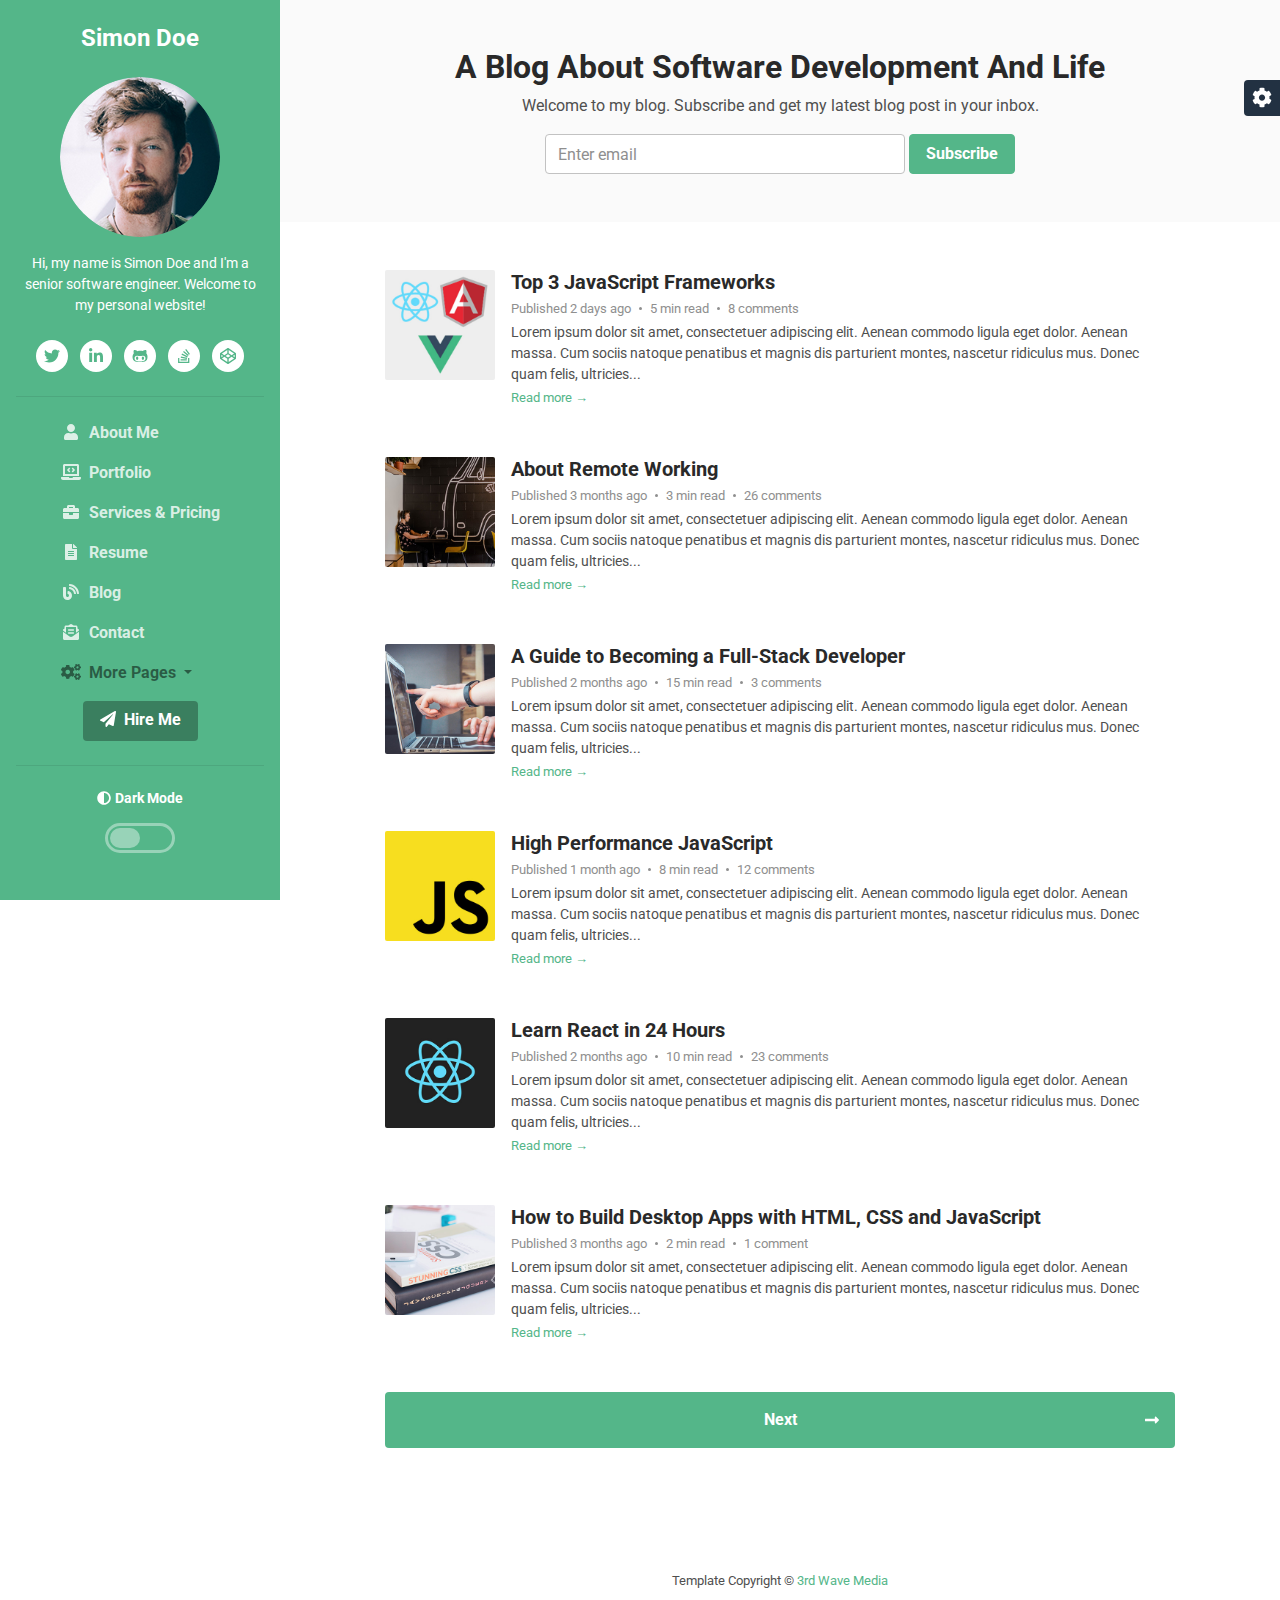
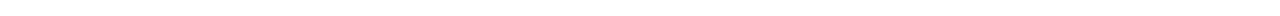
==== blog-home-alt.html @ e95c0f5c "Init" ====
<!DOCTYPE html>
<html lang="en">

	<head>
		<title>DevCard - Bootstrap 4 vCard &amp; Portfolio Template For Developers</title>

		<!-- Meta -->
		<meta charset="utf-8">
		<meta http-equiv="X-UA-Compatible" content="IE=edge">
		<meta name="viewport" content="width=device-width, initial-scale=1.0">
		<meta name="description" content="DevCard Bootstrap 4 Template">
		<meta name="author" content="Xiaoying Riley at 3rd Wave Media">
		<link rel="shortcut icon" href="favicon.ico">

		<!-- Google Fonts -->
		<link href="https://fonts.googleapis.com/css?family=Roboto:300,400,500,700" rel="stylesheet">

		<!-- FontAwesome JS -->
		<script defer src="assets/fontawesome/js/all.js"></script>

		<!-- Owl Stylesheets -->
		<link rel="stylesheet" href="assets/plugins/owlcarousel/assets/owl.carousel.min.css">
		<link rel="stylesheet" href="assets/plugins/owlcarousel/assets/owl.theme.default.min.css">

		<!-- Theme CSS -->
		<link id="theme-style" rel="stylesheet" href="assets/css/theme-1.css">

	</head>

	<body>

		<header class="header text-center">
			<div class="force-overflow">
				<h1 class="blog-name pt-lg-4 mb-0"><a href="index-2.html">Simon Doe</a></h1>

				<nav class="navbar navbar-expand-lg navbar-dark">

					<button class="navbar-toggler" type="button" data-toggle="collapse" data-target="#navigation"
						aria-controls="navigation" aria-expanded="false" aria-label="Toggle navigation">
						<span class="navbar-toggler-icon"></span>
					</button>

					<div id="navigation" class="collapse navbar-collapse flex-column">
						<div class="profile-section pt-3 pt-lg-0">
							<img class="profile-image mb-3 rounded-circle mx-auto" src="assets/images/profile.png" alt="image">

							<div class="bio mb-3">Hi, my name is Simon Doe and I'm a senior software engineer. Welcome to my personal
								website!</div>
							<!--//bio-->
							<ul class="social-list list-inline py-2 mx-auto">
								<li class="list-inline-item"><a href="#"><i class="fab fa-twitter fa-fw"></i></a></li>
								<li class="list-inline-item"><a href="#"><i class="fab fa-linkedin-in fa-fw"></i></a></li>
								<li class="list-inline-item"><a href="#"><i class="fab fa-github-alt fa-fw"></i></a></li>
								<li class="list-inline-item"><a href="#"><i class="fab fa-stack-overflow fa-fw"></i></a></li>
								<li class="list-inline-item"><a href="#"><i class="fab fa-codepen fa-fw"></i></a></li>
							</ul>
							<!--//social-list-->
							<hr>
						</div>
						<!--//profile-section-->

						<ul class="navbar-nav flex-column text-left">
							<li class="nav-item">
								<a class="nav-link" href="index-2.html"><i class="fas fa-user fa-fw mr-2"></i>About Me</a>
							</li>
							<li class="nav-item">
								<a class="nav-link" href="portfolio.html"><i class="fas fa-laptop-code fa-fw mr-2"></i>Portfolio</a>
							</li>
							<li class="nav-item">
								<a class="nav-link" href="services.html"><i class="fas fa-briefcase fa-fw mr-2"></i>Services &amp;
									Pricing</a>
							</li>
							<li class="nav-item">
								<a class="nav-link" href="resume.html"><i class="fas fa-file-alt fa-fw mr-2"></i>Resume</a>
							</li>
							<li class="nav-item">
								<a class="nav-link" href="blog-home.html"><i class="fas fa-blog fa-fw mr-2"></i>Blog</a>
							</li>
							<li class="nav-item">
								<a class="nav-link" href="contact.html"><i class="fas fa-envelope-open-text fa-fw mr-2"></i>Contact</a>
							</li>
							<li class="nav-item dropdown active">
								<a class="nav-link dropdown-toggle" href="#" id="navbarDropdown" role="button" data-toggle="dropdown"
									aria-haspopup="true" aria-expanded="false">
									<i class="fas fa-cogs fa-fw mr-2"></i>More Pages
								</a>
								<div class="dropdown-menu" aria-labelledby="navbarDropdown">
									<a class="dropdown-item" href="project.html">Project Page</a>
									<a class="dropdown-item" href="blog-home.html">Blog Home 1</a>
									<a class="dropdown-item active" href="blog-home-alt.html">Blog Home 2<span
											class="sr-only">(current)</span></a>

									<a class="dropdown-item" href="blog-post.html">Blog Post</a>
								</div>
							</li>
						</ul>

						<div class="my-2">
							<a class="btn btn-primary" href="contact.html" target="_blank"><i class="fas fa-paper-plane mr-2"></i>Hire
								Me</a>
						</div>


						<div class="dark-mode-toggle text-center w-100">
							<hr class="mb-4">
							<h4 class="toggle-name mb-3 "><i class="fas fa-adjust mr-1"></i>Dark Mode</h4>

							<input class="toggle" id="darkmode" type="checkbox">
							<label class="toggle-btn mx-auto mb-0" for="darkmode"></label>

						</div>
						<!--//dark-mode-toggle-->
					</div>
				</nav>
			</div>
			<!--//force-overflow-->
		</header>

		<div class="main-wrapper">
			<section class="cta-section theme-bg-light py-5">
				<div class="container text-center single-col-max-width">
					<h2 class="heading">A Blog About Software Development And Life</h2>
					<div class="intro">Welcome to my blog. Subscribe and get my latest blog post in your inbox.</div>
					<form class="signup-form form-inline justify-content-center pt-3">
						<div class="form-group">
							<label class="sr-only" for="semail">Your email</label>
							<input type="email" id="semail" name="semail1" class="form-control mr-md-1 semail"
								placeholder="Enter email">
						</div>
						<button type="submit" class="btn btn-primary">Subscribe</button>
					</form>
				</div>
				<!--//container-->
			</section>
			<section class="blog-list px-3 py-5 p-md-5">
				<div class="container single-col-max-width">
					<div class="item mb-5">
						<div class="media">
							<img class="mr-3 img-fluid post-thumb d-none d-md-flex" src="assets/images/blog/blog-post-thumb-1.jpg"
								alt="image">
							<div class="media-body">
								<h3 class="title mb-1"><a href="blog-post.html">Top 3 JavaScript Frameworks</a></h3>
								<div class="meta mb-1"><span class="date">Published 2 days ago</span><span class="time">5 min
										read</span><span class="comment"><a href="#">8 comments</a></span></div>
								<div class="intro">Lorem ipsum dolor sit amet, consectetuer adipiscing elit. Aenean commodo ligula eget
									dolor. Aenean massa. Cum sociis natoque penatibus et magnis dis parturient montes, nascetur ridiculus
									mus. Donec quam felis, ultricies...</div>
								<a class="more-link" href="blog-post.html">Read more &rarr;</a>
							</div>
							<!--//media-body-->
						</div>
						<!--//media-->
					</div>
					<!--//item-->
					<div class="item mb-5">
						<div class="media">
							<img class="mr-3 img-fluid post-thumb d-none d-md-flex" src="assets/images/blog/blog-post-thumb-2.jpg"
								alt="image">
							<div class="media-body">
								<h3 class="title mb-1"><a href="blog-post.html">About Remote Working</a></h3>
								<div class="meta mb-1"><span class="date">Published 3 months ago</span><span class="time">3 min
										read</span><span class="comment"><a href="#">26 comments</a></span></div>
								<div class="intro">Lorem ipsum dolor sit amet, consectetuer adipiscing elit. Aenean commodo ligula eget
									dolor. Aenean massa. Cum sociis natoque penatibus et magnis dis parturient montes, nascetur ridiculus
									mus. Donec quam felis, ultricies...</div>
								<a class="more-link" href="blog-post.html">Read more &rarr;</a>
							</div>
							<!--//media-body-->
						</div>
						<!--//media-->
					</div>
					<!--//item-->

					<div class="item mb-5">
						<div class="media">
							<img class="mr-3 img-fluid post-thumb d-none d-md-flex" src="assets/images/blog/blog-post-thumb-3.jpg"
								alt="image">
							<div class="media-body">
								<h3 class="title mb-1"><a href="blog-post.html">A Guide to Becoming a Full-Stack Developer</a></h3>
								<div class="meta mb-1"><span class="date">Published 2 months ago</span><span class="time">15 min
										read</span><span class="comment"><a href="#">3 comments</a></span></div>
								<div class="intro">Lorem ipsum dolor sit amet, consectetuer adipiscing elit. Aenean commodo ligula eget
									dolor. Aenean massa. Cum sociis natoque penatibus et magnis dis parturient montes, nascetur ridiculus
									mus. Donec quam felis, ultricies...</div>
								<a class="more-link" href="blog-post.html">Read more &rarr;</a>
							</div>
							<!--//media-body-->
						</div>
						<!--//media-->
					</div>
					<!--//item-->

					<div class="item mb-5">
						<div class="media">
							<img class="mr-3 img-fluid post-thumb d-none d-md-flex" src="assets/images/blog/blog-post-thumb-4.jpg"
								alt="image">
							<div class="media-body">
								<h3 class="title mb-1"><a href="blog-post.html">High Performance JavaScript</a></h3>
								<div class="meta mb-1"><span class="date">Published 1 month ago</span><span class="time">8 min
										read</span><span class="comment"><a href="#">12 comments</a></span></div>
								<div class="intro">Lorem ipsum dolor sit amet, consectetuer adipiscing elit. Aenean commodo ligula eget
									dolor. Aenean massa. Cum sociis natoque penatibus et magnis dis parturient montes, nascetur ridiculus
									mus. Donec quam felis, ultricies...</div>
								<a class="more-link" href="blog-post.html">Read more &rarr;</a>
							</div>
							<!--//media-body-->
						</div>
						<!--//media-->
					</div>
					<!--//item-->


					<div class="item mb-5">
						<div class="media">
							<img class="mr-3 img-fluid post-thumb d-none d-md-flex" src="assets/images/blog/blog-post-thumb-5.jpg"
								alt="image">
							<div class="media-body">
								<h3 class="title mb-1"><a href="blog-post.html">Learn React in 24 Hours</a></h3>
								<div class="meta mb-1"><span class="date">Published 2 months ago</span><span class="time">10 min
										read</span><span class="comment"><a href="#">23 comments</a></span></div>
								<div class="intro">Lorem ipsum dolor sit amet, consectetuer adipiscing elit. Aenean commodo ligula eget
									dolor. Aenean massa. Cum sociis natoque penatibus et magnis dis parturient montes, nascetur ridiculus
									mus. Donec quam felis, ultricies...</div>
								<a class="more-link" href="blog-post.html">Read more &rarr;</a>
							</div>
							<!--//media-body-->
						</div>
						<!--//media-->
					</div>
					<!--//item-->

					<div class="item">
						<div class="media">
							<img class="mr-3 img-fluid post-thumb d-none d-md-flex" src="assets/images/blog/blog-post-thumb-6.jpg"
								alt="image">
							<div class="media-body">
								<h3 class="title mb-1"><a href="blog-post.html">How to Build Desktop Apps with HTML, CSS and
										JavaScript</a></h3>
								<div class="meta mb-1"><span class="date">Published 3 months ago</span><span class="time">2 min
										read</span><span class="comment"><a href="#">1 comment</a></span></div>
								<div class="intro">Lorem ipsum dolor sit amet, consectetuer adipiscing elit. Aenean commodo ligula eget
									dolor. Aenean massa. Cum sociis natoque penatibus et magnis dis parturient montes, nascetur ridiculus
									mus. Donec quam felis, ultricies...</div>
								<a class="more-link" href="blog-post.html">Read more &rarr;</a>
							</div>
							<!--//media-body-->
						</div>
						<!--//media-->
					</div>
					<!--//item-->

					<nav class="blog-nav nav nav-justified my-5">
						<a class="nav-link-prev nav-item nav-link d-none rounded-left" href="#">Previous<i
								class="arrow-prev fas fa-long-arrow-alt-left"></i></a>
						<a class="nav-link-next nav-item nav-link rounded" href="#">Next<i
								class="arrow-next fas fa-long-arrow-alt-right"></i></a>
					</nav>

				</div>
			</section>
			<footer class="footer text-center py-4">
				<small class="copyright">Template Copyright &copy; <a href="https://themes.3rdwavemedia.com/"
						target="_blank">3rd Wave Media</a></small>
			</footer>

		</div>
		<!--//main-wrapper-->

		<!-- *****CONFIGURE STYLE (REMOVE ON YOUR PRODUCTION SITE)****** -->
		<div id="config-panel" class="config-panel d-none d-lg-block">
			<div class="panel-inner">
				<a id="config-trigger" class="config-trigger config-panel-hide text-center" href="#"><i
						class="fas fa-cog mx-auto" data-fa-transform="down-6"></i></a>
				<h5 class="panel-title">Choose Colour</h5>
				<ul id="color-options" class="list-inline mb-0">
					<li class="theme-1 active list-inline-item"><a data-style="assets/css/theme-1.css" href="#"></a></li>
					<li class="theme-2  list-inline-item"><a data-style="assets/css/theme-2.css" href="#"></a></li>
					<li class="theme-3  list-inline-item"><a data-style="assets/css/theme-3.css" href="#"></a></li>
					<li class="theme-4  list-inline-item"><a data-style="assets/css/theme-4.css" href="#"></a></li>
					<li class="theme-5  list-inline-item"><a data-style="assets/css/theme-5.css" href="#"></a></li>
					<li class="theme-6  list-inline-item"><a data-style="assets/css/theme-6.css" href="#"></a></li>
					<li class="theme-7  list-inline-item"><a data-style="assets/css/theme-7.css" href="#"></a></li>
					<li class="theme-8  list-inline-item"><a data-style="assets/css/theme-8.css" href="#"></a></li>
					<li class="theme-9  list-inline-item"><a data-style="assets/css/theme-9.css" href="#"></a></li>
					<li class="theme-10  list-inline-item"><a data-style="assets/css/theme-10.css" href="#"></a></li>
				</ul>
				<a id="config-close" class="close" href="#"><i class="fa fa-times-circle"></i></a>
			</div>
			<!--//panel-inner-->
		</div>
		<!--//configure-panel-->

		<!-- Javascript -->
		<script src="assets/plugins/jquery-3.4.1.min.js"></script>
		<script src="assets/plugins/popper.min.js"></script>
		<script src="assets/plugins/bootstrap/js/bootstrap.min.js"></script>

		<!-- Dark Mode -->
		<script src="assets/plugins/js-cookie.min.js"></script>
		<script src="assets/js/dark-mode.js"></script>

		<!-- Style Switcher (REMOVE ON YOUR PRODUCTION SITE) -->
		<script src="assets/js/demo/style-switcher.js"></script>


	</body>

</html>
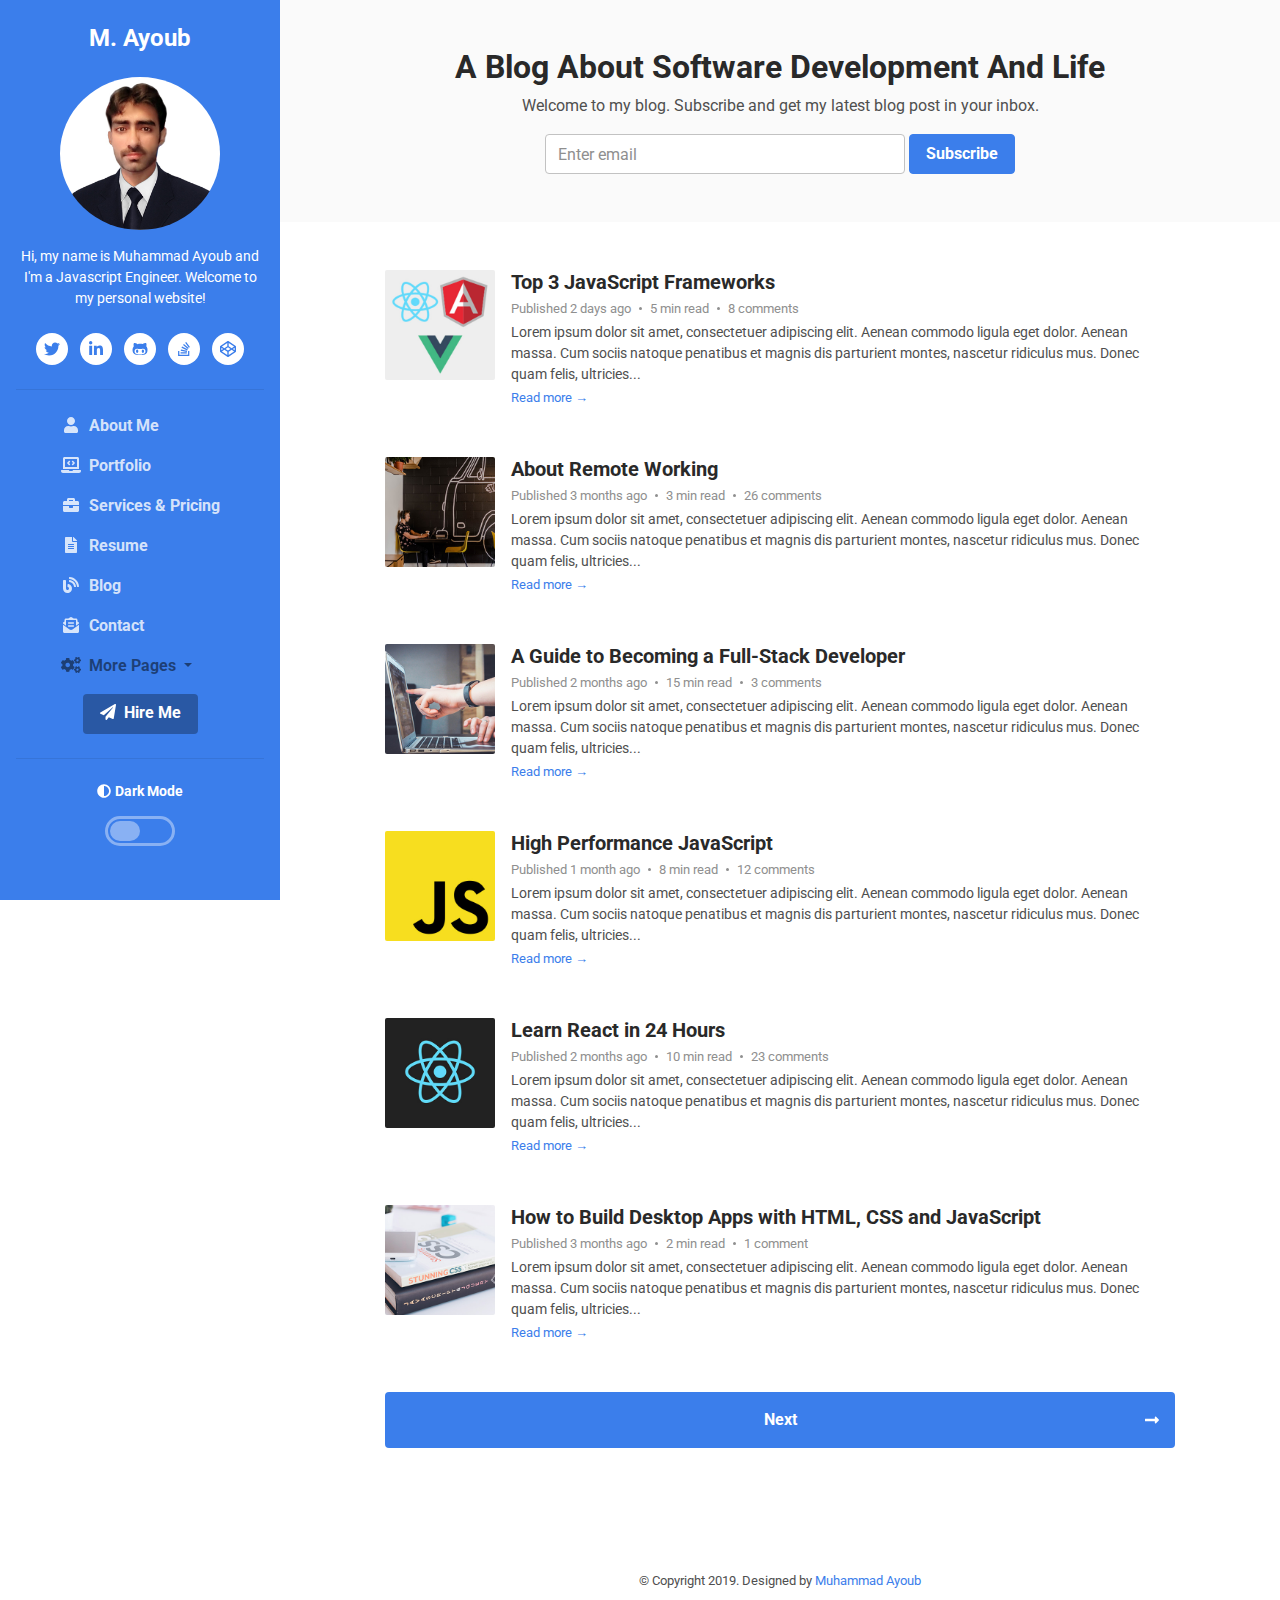
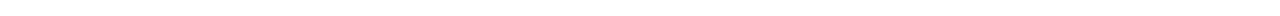
==== commit 509f6b8f: "Updated" ====
--- a/blog-home-alt.html
+++ b/blog-home-alt.html
@@ -2,28 +2,29 @@
 <html lang="en">
 
 	<head>
-		<title>DevCard - Bootstrap 4 vCard &amp; Portfolio Template For Developers</title>
+		<title>Muhammad Ayoub - Personal Portfolio</title>
 
 		<!-- Meta -->
 		<meta charset="utf-8">
 		<meta http-equiv="X-UA-Compatible" content="IE=edge">
 		<meta name="viewport" content="width=device-width, initial-scale=1.0">
-		<meta name="description" content="DevCard Bootstrap 4 Template">
-		<meta name="author" content="Xiaoying Riley at 3rd Wave Media">
-		<link rel="shortcut icon" href="favicon.ico">
+		<meta name="description"
+			content="Hi, Em Muhammad Ayoub self-learned programmer from Faisalabad. I'm a professional web developer specialised in frontend development for complex scalable web apps.
+I am having the expertise and high bug solving skills and could easily get on board with an ongoing project. I have experience in web development languages and frameworks.">
+		<meta name="author" content="Muhammad Ayoub Khan">
+		<link rel="shortcut icon" href="./favicon.ico">
 
 		<!-- Google Fonts -->
 		<link href="https://fonts.googleapis.com/css?family=Roboto:300,400,500,700" rel="stylesheet">
 
 		<!-- FontAwesome JS -->
-		<script defer src="assets/fontawesome/js/all.js"></script>
+		<script defer src="./assets/fontawesome/js/all.js"></script>
 
 		<!-- Owl Stylesheets -->
-		<link rel="stylesheet" href="assets/plugins/owlcarousel/assets/owl.carousel.min.css">
-		<link rel="stylesheet" href="assets/plugins/owlcarousel/assets/owl.theme.default.min.css">
-
+		<link rel="stylesheet" href="./assets/plugins/owlcarousel/owl.carousel.min.css">
 		<!-- Theme CSS -->
-		<link id="theme-style" rel="stylesheet" href="assets/css/theme-1.css">
+		<link id="theme-style" rel="stylesheet" href="./assets/css/theme-3.css">
+		<link rel="stylesheet" href="./assets/css/theme-new.css">
 
 	</head>
 
@@ -31,7 +32,7 @@
 
 		<header class="header text-center">
 			<div class="force-overflow">
-				<h1 class="blog-name pt-lg-4 mb-0"><a href="index-2.html">Simon Doe</a></h1>
+				<h1 class="blog-name pt-lg-4 mb-0"><a href="index.html">M. Ayoub</a></h1>
 
 				<nav class="navbar navbar-expand-lg navbar-dark">
 
@@ -42,17 +43,22 @@
 
 					<div id="navigation" class="collapse navbar-collapse flex-column">
 						<div class="profile-section pt-3 pt-lg-0">
-							<img class="profile-image mb-3 rounded-circle mx-auto" src="assets/images/profile.png" alt="image">
-
-							<div class="bio mb-3">Hi, my name is Simon Doe and I'm a senior software engineer. Welcome to my personal
+							<img class="profile-image mb-3 rounded-circle mx-auto" src="./assets/images/profile.png" alt="image">
+
+							<div class="bio mb-3">Hi, my name is Muhammad Ayoub and I'm a Javascript Engineer. Welcome to my personal
 								website!</div>
 							<!--//bio-->
 							<ul class="social-list list-inline py-2 mx-auto">
-								<li class="list-inline-item"><a href="#"><i class="fab fa-twitter fa-fw"></i></a></li>
-								<li class="list-inline-item"><a href="#"><i class="fab fa-linkedin-in fa-fw"></i></a></li>
-								<li class="list-inline-item"><a href="#"><i class="fab fa-github-alt fa-fw"></i></a></li>
-								<li class="list-inline-item"><a href="#"><i class="fab fa-stack-overflow fa-fw"></i></a></li>
-								<li class="list-inline-item"><a href="#"><i class="fab fa-codepen fa-fw"></i></a></li>
+								<li class="list-inline-item"><a target="_blank" href="https://twitter.com/AyoubKhan558"><i
+											class="fab fa-twitter fa-fw"></i></a></li>
+								<li class="list-inline-item"><a target="_blank" href="https://www.linkedin.com/in/ayoubkhan558/"><i
+											class="fab fa-linkedin-in fa-fw"></i></a></li>
+								<li class="list-inline-item"><a target="_blank" href="https://github.com/ayoubkhan558"><i
+											class="fab fa-github-alt fa-fw"></i></a></li>
+								<li class="list-inline-item"><a target="_blank" href="https://stackoverflow.com/users/9207553/mohammad-ayoub-khan
+"><i class="fab fa-stack-overflow fa-fw"></i></a></li>
+								<li class="list-inline-item"><a target="_blank" href="https://codepen.io/ayoubkhan558"><i
+											class="fab fa-codepen fa-fw"></i></a></li>
 							</ul>
 							<!--//social-list-->
 							<hr>
@@ -61,7 +67,7 @@
 
 						<ul class="navbar-nav flex-column text-left">
 							<li class="nav-item">
-								<a class="nav-link" href="index-2.html"><i class="fas fa-user fa-fw mr-2"></i>About Me</a>
+								<a class="nav-link" href="index.html"><i class="fas fa-user fa-fw mr-2"></i>About Me</a>
 							</li>
 							<li class="nav-item">
 								<a class="nav-link" href="portfolio.html"><i class="fas fa-laptop-code fa-fw mr-2"></i>Portfolio</a>
@@ -136,7 +142,7 @@
 				<div class="container single-col-max-width">
 					<div class="item mb-5">
 						<div class="media">
-							<img class="mr-3 img-fluid post-thumb d-none d-md-flex" src="assets/images/blog/blog-post-thumb-1.jpg"
+							<img class="mr-3 img-fluid post-thumb d-none d-md-flex" src="./assets/images/blog/blog-post-thumb-1.jpg"
 								alt="image">
 							<div class="media-body">
 								<h3 class="title mb-1"><a href="blog-post.html">Top 3 JavaScript Frameworks</a></h3>
@@ -154,7 +160,7 @@
 					<!--//item-->
 					<div class="item mb-5">
 						<div class="media">
-							<img class="mr-3 img-fluid post-thumb d-none d-md-flex" src="assets/images/blog/blog-post-thumb-2.jpg"
+							<img class="mr-3 img-fluid post-thumb d-none d-md-flex" src="./assets/images/blog/blog-post-thumb-2.jpg"
 								alt="image">
 							<div class="media-body">
 								<h3 class="title mb-1"><a href="blog-post.html">About Remote Working</a></h3>
@@ -173,7 +179,7 @@
 
 					<div class="item mb-5">
 						<div class="media">
-							<img class="mr-3 img-fluid post-thumb d-none d-md-flex" src="assets/images/blog/blog-post-thumb-3.jpg"
+							<img class="mr-3 img-fluid post-thumb d-none d-md-flex" src="./assets/images/blog/blog-post-thumb-3.jpg"
 								alt="image">
 							<div class="media-body">
 								<h3 class="title mb-1"><a href="blog-post.html">A Guide to Becoming a Full-Stack Developer</a></h3>
@@ -192,7 +198,7 @@
 
 					<div class="item mb-5">
 						<div class="media">
-							<img class="mr-3 img-fluid post-thumb d-none d-md-flex" src="assets/images/blog/blog-post-thumb-4.jpg"
+							<img class="mr-3 img-fluid post-thumb d-none d-md-flex" src="./assets/images/blog/blog-post-thumb-4.jpg"
 								alt="image">
 							<div class="media-body">
 								<h3 class="title mb-1"><a href="blog-post.html">High Performance JavaScript</a></h3>
@@ -212,7 +218,7 @@
 
 					<div class="item mb-5">
 						<div class="media">
-							<img class="mr-3 img-fluid post-thumb d-none d-md-flex" src="assets/images/blog/blog-post-thumb-5.jpg"
+							<img class="mr-3 img-fluid post-thumb d-none d-md-flex" src="./assets/images/blog/blog-post-thumb-5.jpg"
 								alt="image">
 							<div class="media-body">
 								<h3 class="title mb-1"><a href="blog-post.html">Learn React in 24 Hours</a></h3>
@@ -231,7 +237,7 @@
 
 					<div class="item">
 						<div class="media">
-							<img class="mr-3 img-fluid post-thumb d-none d-md-flex" src="assets/images/blog/blog-post-thumb-6.jpg"
+							<img class="mr-3 img-fluid post-thumb d-none d-md-flex" src="./assets/images/blog/blog-post-thumb-6.jpg"
 								alt="image">
 							<div class="media-body">
 								<h3 class="title mb-1"><a href="blog-post.html">How to Build Desktop Apps with HTML, CSS and
@@ -259,50 +265,22 @@
 				</div>
 			</section>
 			<footer class="footer text-center py-4">
-				<small class="copyright">Template Copyright &copy; <a href="https://themes.3rdwavemedia.com/"
-						target="_blank">3rd Wave Media</a></small>
+				<small class="copyright">&copy; Copyright 2019. Designed by <a
+						href="https://stackoverflow.com/users/9207553/mohammad-ayoub-khan">Muhammad Ayoub</a> </small>
 			</footer>
 
 		</div>
 		<!--//main-wrapper-->
 
-		<!-- *****CONFIGURE STYLE (REMOVE ON YOUR PRODUCTION SITE)****** -->
-		<div id="config-panel" class="config-panel d-none d-lg-block">
-			<div class="panel-inner">
-				<a id="config-trigger" class="config-trigger config-panel-hide text-center" href="#"><i
-						class="fas fa-cog mx-auto" data-fa-transform="down-6"></i></a>
-				<h5 class="panel-title">Choose Colour</h5>
-				<ul id="color-options" class="list-inline mb-0">
-					<li class="theme-1 active list-inline-item"><a data-style="assets/css/theme-1.css" href="#"></a></li>
-					<li class="theme-2  list-inline-item"><a data-style="assets/css/theme-2.css" href="#"></a></li>
-					<li class="theme-3  list-inline-item"><a data-style="assets/css/theme-3.css" href="#"></a></li>
-					<li class="theme-4  list-inline-item"><a data-style="assets/css/theme-4.css" href="#"></a></li>
-					<li class="theme-5  list-inline-item"><a data-style="assets/css/theme-5.css" href="#"></a></li>
-					<li class="theme-6  list-inline-item"><a data-style="assets/css/theme-6.css" href="#"></a></li>
-					<li class="theme-7  list-inline-item"><a data-style="assets/css/theme-7.css" href="#"></a></li>
-					<li class="theme-8  list-inline-item"><a data-style="assets/css/theme-8.css" href="#"></a></li>
-					<li class="theme-9  list-inline-item"><a data-style="assets/css/theme-9.css" href="#"></a></li>
-					<li class="theme-10  list-inline-item"><a data-style="assets/css/theme-10.css" href="#"></a></li>
-				</ul>
-				<a id="config-close" class="close" href="#"><i class="fa fa-times-circle"></i></a>
-			</div>
-			<!--//panel-inner-->
-		</div>
-		<!--//configure-panel-->
 
 		<!-- Javascript -->
-		<script src="assets/plugins/jquery-3.4.1.min.js"></script>
-		<script src="assets/plugins/popper.min.js"></script>
-		<script src="assets/plugins/bootstrap/js/bootstrap.min.js"></script>
+		<script src="./assets/plugins/jquery-3.4.1.min.js"></script>
+		<script src="./assets/plugins/popper.min.js"></script>
+		<script src="./assets/plugins/bootstrap/js/bootstrap.min.js"></script>
 
 		<!-- Dark Mode -->
-		<script src="assets/plugins/js-cookie.min.js"></script>
-		<script src="assets/js/dark-mode.js"></script>
-
-		<!-- Style Switcher (REMOVE ON YOUR PRODUCTION SITE) -->
-		<script src="assets/js/demo/style-switcher.js"></script>
-
-
+		<script src="./assets/plugins/js-cookie.min.js"></script>
+		<script src="./assets/js/dark-mode.js"></script>
 	</body>
 
 </html>--- a/assets/css/theme-new.css
+++ b/assets/css/theme-new.css
@@ -0,0 +1,45 @@
+/*
+* HEAEDER
+*/
+/*
+* PAGES
+*/
+/*
+* SECTION
+*/
+.resume-section-heading {
+  position: relative;
+  padding-left: 1rem;
+  font-size: 1.125rem;
+  letter-spacing: 0.15rem;
+  color: #54B689; }
+
+.resume-section-heading:before {
+  content: "";
+  display: inline-block;
+  width: 5px;
+  height: 100%;
+  background: #54B689;
+  position: absolute;
+  left: 0;
+  top: 0; }
+
+.resume-aside {
+  border-left: 1px solid rgba(0, 0, 0, 0.08); }
+
+.resume-aside .item {
+  font-size: 0.875rem; }
+
+.resume-aside .item-title {
+  font-size: 1rem; }
+
+.resume-aside .item {
+  font-size: 0.875rem; }
+
+@media (max-width: 991.98px) {
+  .resume-aside {
+    border-left: 0; } }
+
+/*
+* FOOTer
+*/
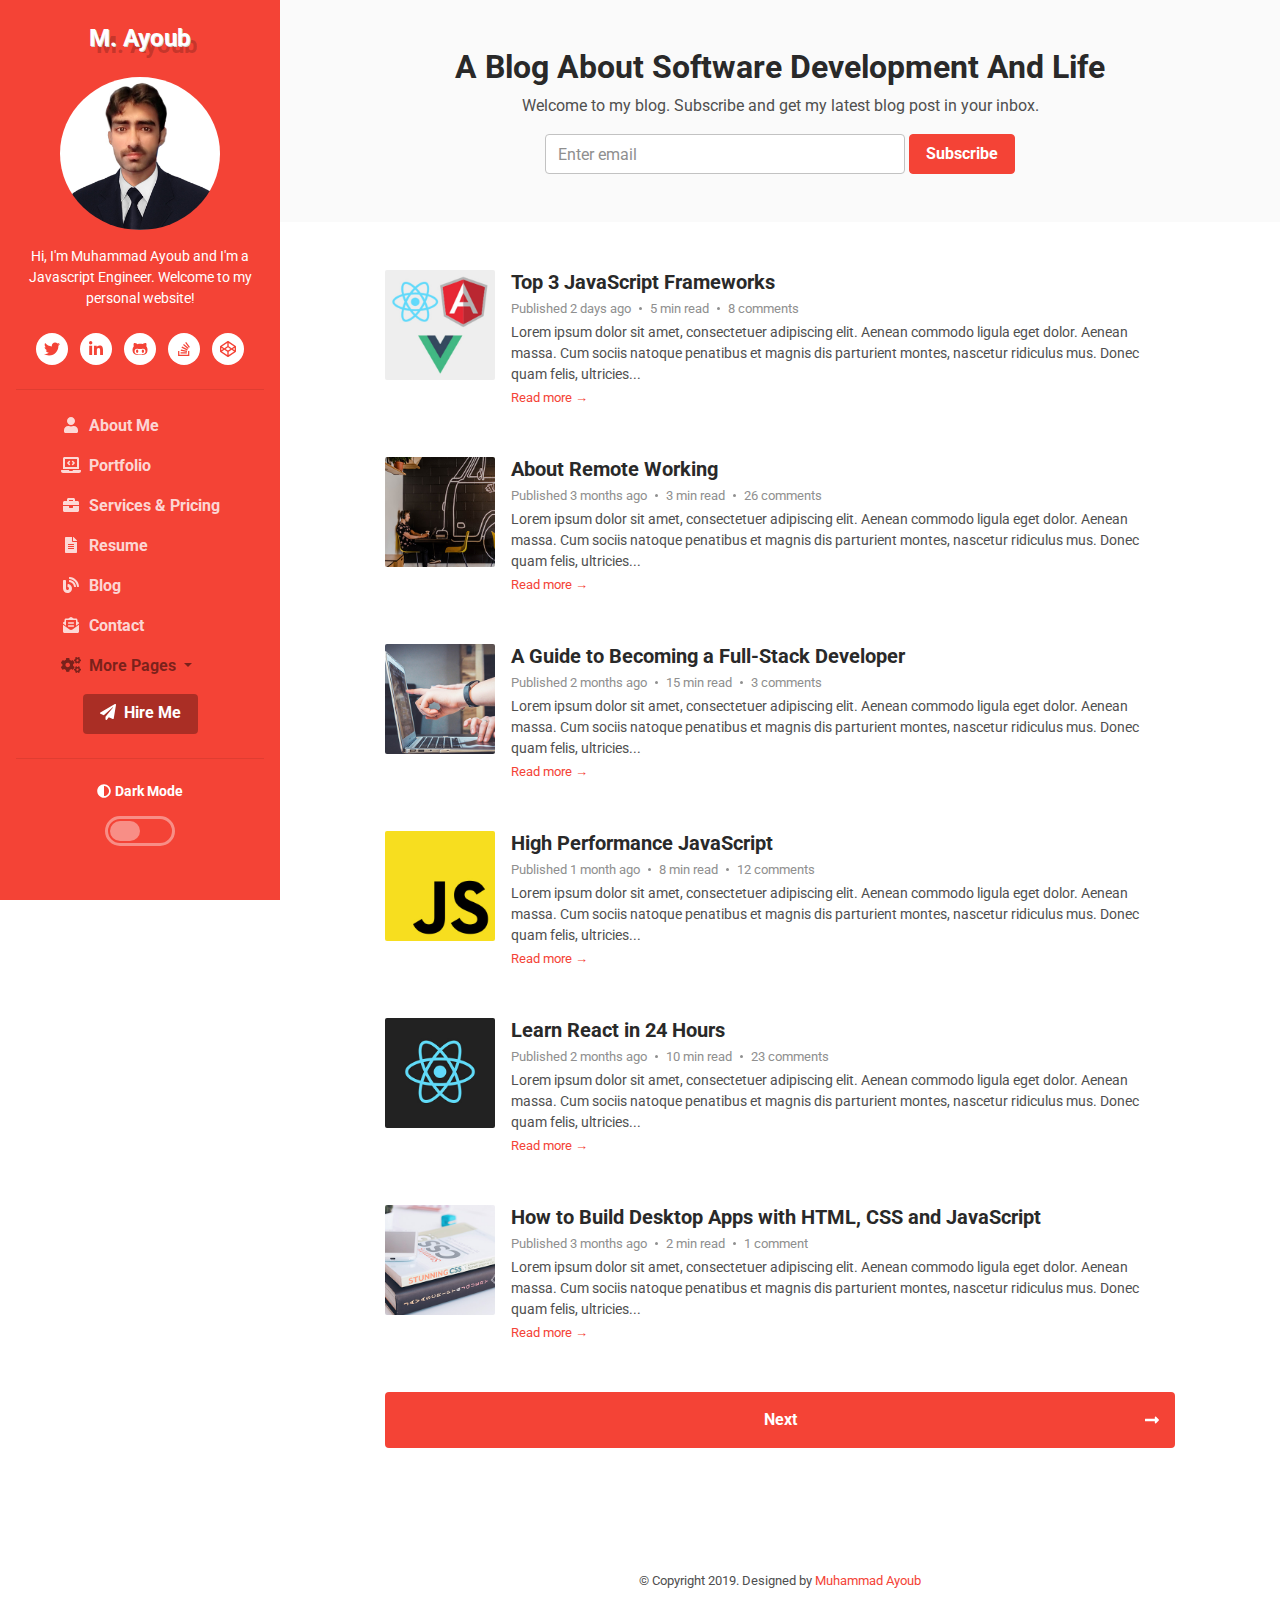
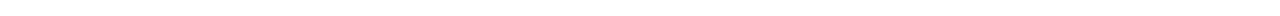
==== commit 3b3ffae9: "updated" ====
--- a/blog-home-alt.html
+++ b/blog-home-alt.html
@@ -9,21 +9,17 @@
 		<meta http-equiv="X-UA-Compatible" content="IE=edge">
 		<meta name="viewport" content="width=device-width, initial-scale=1.0">
 		<meta name="description"
-			content="Hi, Em Muhammad Ayoub self-learned programmer from Faisalabad. I'm a professional web developer specialised in frontend development for complex scalable web apps.
-I am having the expertise and high bug solving skills and could easily get on board with an ongoing project. I have experience in web development languages and frameworks.">
+			content="Hi, Em Muhammad Ayoub self-learned programmer from Faisalabad. I'm a professional web developer specialised in frontend development for complex scalable web apps.">
 		<meta name="author" content="Muhammad Ayoub Khan">
 		<link rel="shortcut icon" href="./favicon.ico">
 
 		<!-- Google Fonts -->
 		<link href="https://fonts.googleapis.com/css?family=Roboto:300,400,500,700" rel="stylesheet">
-
-		<!-- FontAwesome JS -->
-		<script defer src="./assets/fontawesome/js/all.js"></script>
 
 		<!-- Owl Stylesheets -->
 		<link rel="stylesheet" href="./assets/plugins/owlcarousel/owl.carousel.min.css">
 		<!-- Theme CSS -->
-		<link id="theme-style" rel="stylesheet" href="./assets/css/theme-3.css">
+		<link id="theme-style" rel="stylesheet" href="./assets/css/theme-8.css">
 		<link rel="stylesheet" href="./assets/css/theme-new.css">
 
 	</head>
@@ -45,7 +41,7 @@
 						<div class="profile-section pt-3 pt-lg-0">
 							<img class="profile-image mb-3 rounded-circle mx-auto" src="./assets/images/profile.png" alt="image">
 
-							<div class="bio mb-3">Hi, my name is Muhammad Ayoub and I'm a Javascript Engineer. Welcome to my personal
+							<div class="bio mb-3">Hi, I'm Muhammad Ayoub and I'm a Javascript Engineer. Welcome to my personal
 								website!</div>
 							<!--//bio-->
 							<ul class="social-list list-inline py-2 mx-auto">
@@ -274,9 +270,9 @@
 
 
 		<!-- Javascript -->
+		<script defer src="./assets/fontawesome/js/all.js"></script>
 		<script src="./assets/plugins/jquery-3.4.1.min.js"></script>
-		<script src="./assets/plugins/popper.min.js"></script>
-		<script src="./assets/plugins/bootstrap/js/bootstrap.min.js"></script>
+		<script src="./assets/plugins/bootstrap/bootstrap.bundle.min.js"></script>
 
 		<!-- Dark Mode -->
 		<script src="./assets/plugins/js-cookie.min.js"></script>
--- a/assets/css/theme-new.css
+++ b/assets/css/theme-new.css
@@ -1,45 +1 @@
-/*
-* HEAEDER
-*/
-/*
-* PAGES
-*/
-/*
-* SECTION
-*/
-.resume-section-heading {
-  position: relative;
-  padding-left: 1rem;
-  font-size: 1.125rem;
-  letter-spacing: 0.15rem;
-  color: #54B689; }
-
-.resume-section-heading:before {
-  content: "";
-  display: inline-block;
-  width: 5px;
-  height: 100%;
-  background: #54B689;
-  position: absolute;
-  left: 0;
-  top: 0; }
-
-.resume-aside {
-  border-left: 1px solid rgba(0, 0, 0, 0.08); }
-
-.resume-aside .item {
-  font-size: 0.875rem; }
-
-.resume-aside .item-title {
-  font-size: 1rem; }
-
-.resume-aside .item {
-  font-size: 0.875rem; }
-
-@media (max-width: 991.98px) {
-  .resume-aside {
-    border-left: 0; } }
-
-/*
-* FOOTer
-*/
+.list.list-group-item{display:-webkit-box;display:-ms-flexbox;display:flex;-ms-flex-pack:distribute;justify-content:space-around;-webkit-box-align:center;-ms-flex-align:center;align-items:center}.list.list-group-item .img-wrapper{width:15%;margin-right:15px}@media (max-width:575.98px){.list.list-group-item .img-wrapper{width:25%}}@media (min-width:576px) and (max-width:767.98px){.list.list-group-item .img-wrapper{width:25%}}@media (min-width:768px) and (max-width:991.98px){.list.list-group-item .img-wrapper{width:22%}}@media (min-width:992px) and (max-width:1199.98px){.list.list-group-item .img-wrapper{width:20%}}.list.list-group-item .content{width:100%}@media (max-width:575.98px){.list.list-group-item .content h6{font-size:12px}}@media (min-width:576px) and (max-width:767.98px){.list.list-group-item .content h6{font-size:13px}}@media (min-width:768px) and (max-width:991.98px){.list.list-group-item .content h6{font-size:14px}}@media (min-width:992px) and (max-width:1199.98px){.list.list-group-item .content h6{font-size:14px}}@media (max-width:575.98px){.list.list-group-item .content small{font-size:11px}}@media (min-width:576px) and (max-width:767.98px){.list.list-group-item .content small{font-size:12px}}.list.list-group-item .link{margin-left:15px}.cert-section .resume-cert-list li.item{font-size:0.875rem}.cert-section .resume-cert-list li.item .item-title{opacity:0.7;display:block;font-size:0.875rem;overflow:hidden;overflow-wrap:normal;white-space:nowrap;overflow:hidden;-o-text-overflow:ellipsis;text-overflow:ellipsis}.cert-section .resume-cert-list li.item .source{color:red}.profile-section:hover .profile-image{background:red}.header .blog-name a{-webkit-transition:all 0.3s ease-in-out;-o-transition:all 0.3s ease-in-out;transition:all 0.3s ease-in-out;text-shadow:1px 1px 0px #d5d5d5,7px 7px 0px rgba(0,0,0,0.2)}.header .blog-name a:hover{-webkit-transition:all 0.3s ease-in-out;-o-transition:all 0.3s ease-in-out;transition:all 0.3s ease-in-out;text-shadow:1px 1px 0px #d5d5d5,7px 7px 0px rgba(0,0,0,0.2);-webkit-animation:color-change 1s linear infinite;animation:color-change 1s linear infinite}a:hover{-webkit-animation:color-change 1s linear infinite;animation:color-change 1s linear infinite}.testimonial-carousel .item{min-height:300px;display:-webkit-box;display:-ms-flexbox;display:flex;-webkit-box-orient:vertical;-webkit-box-direction:normal;-ms-flex-direction:column;flex-direction:column;-webkit-box-pack:justify;-ms-flex-pack:justify;justify-content:space-between}.testimonial-carousel blockquote{font-size:14px}form textarea{min-height:100px}.dark-mode .list-group-item{background:#151e29}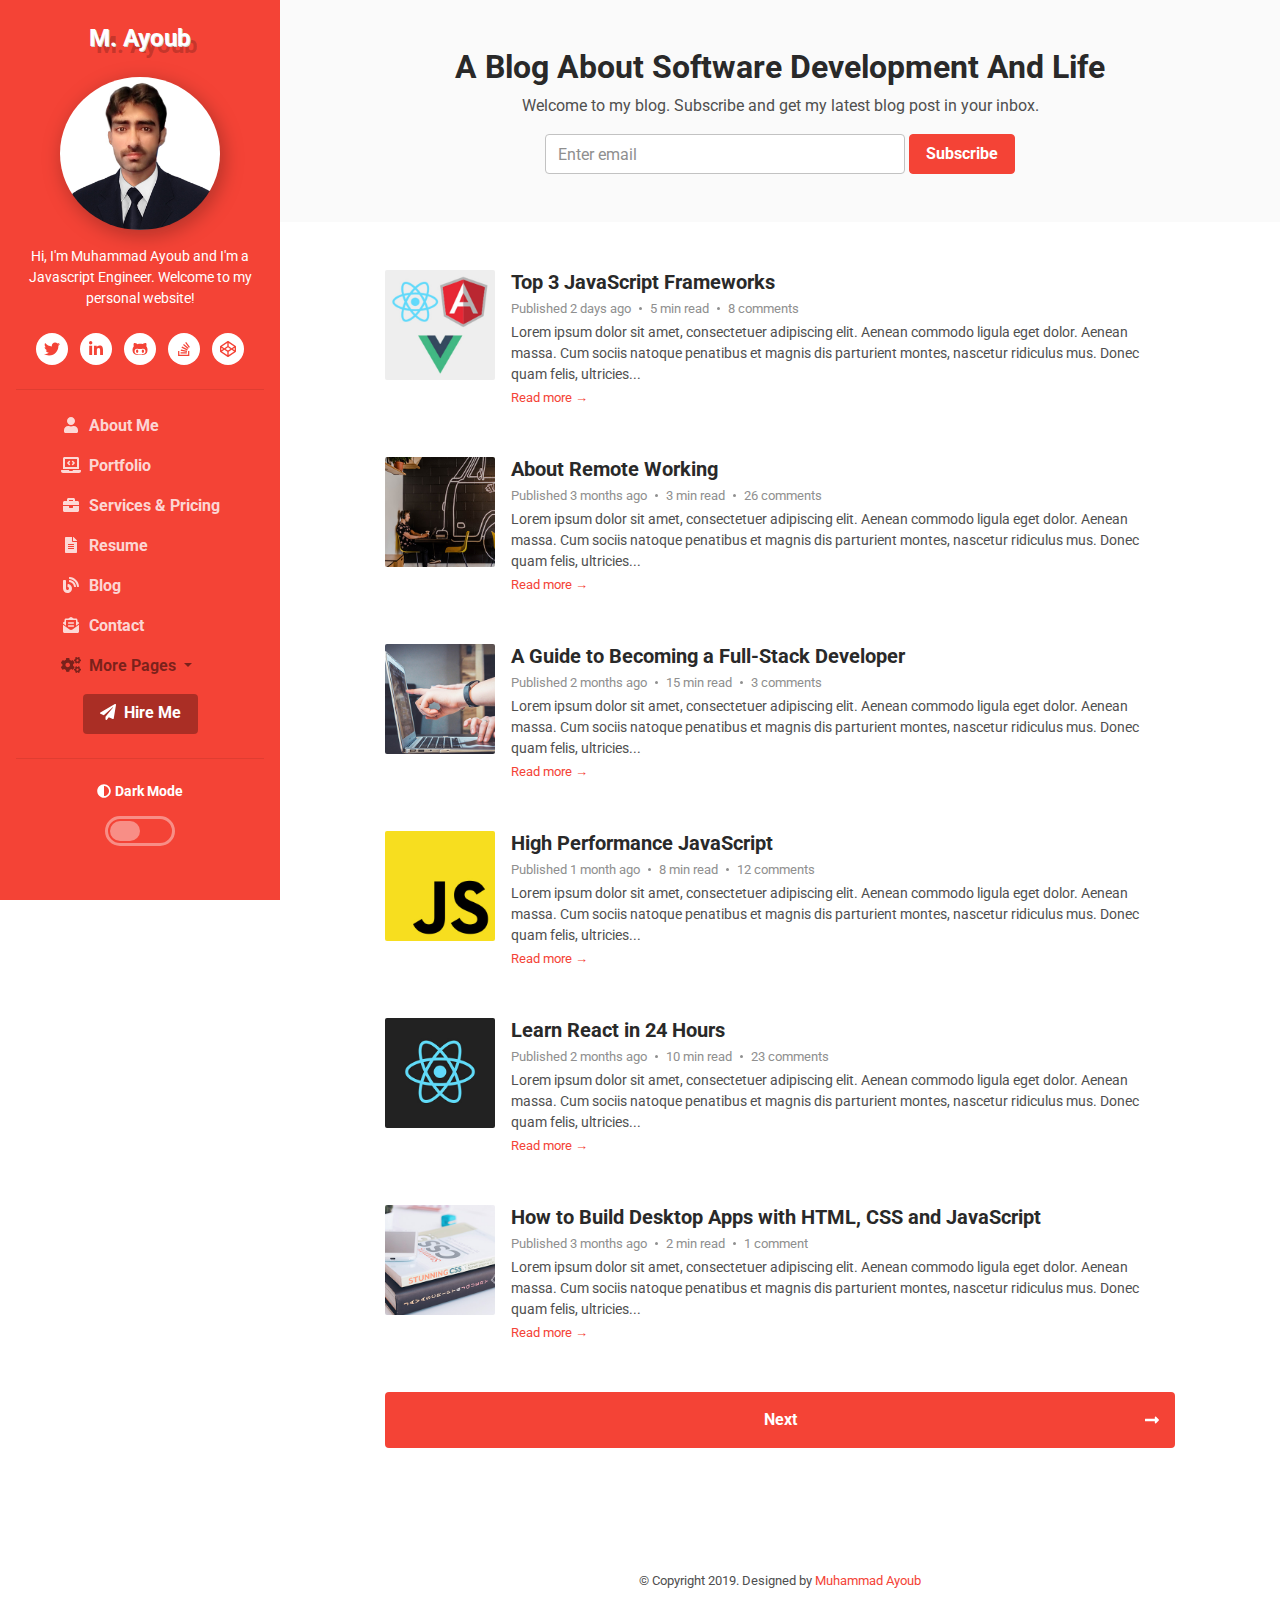
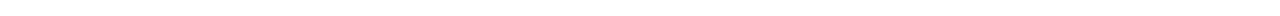
==== commit 20ce4a31: "Updated" ====
--- a/blog-home-alt.html
+++ b/blog-home-alt.html
@@ -24,7 +24,8 @@
 
 	</head>
 
-	<body>
+		<body>
+		
 
 		<header class="header text-center">
 			<div class="force-overflow">
@@ -107,7 +108,7 @@
 							<hr class="mb-4">
 							<h4 class="toggle-name mb-3 "><i class="fas fa-adjust mr-1"></i>Dark Mode</h4>
 
-							<input class="toggle" id="darkmode" type="checkbox">
+							<input class="toggle" id="darkmode" type="checkbox" checked>
 							<label class="toggle-btn mx-auto mb-0" for="darkmode"></label>
 
 						</div>
@@ -159,13 +160,13 @@
 							<img class="mr-3 img-fluid post-thumb d-none d-md-flex" src="./assets/images/blog/blog-post-thumb-2.jpg"
 								alt="image">
 							<div class="media-body">
-								<h3 class="title mb-1"><a href="blog-post.html">About Remote Working</a></h3>
+								<h3 class="title mb-1"><a href="https://topmosthings.com/new-javascript-ui-libraries-frameworks-for-2020/">About Remote Working</a></h3>
 								<div class="meta mb-1"><span class="date">Published 3 months ago</span><span class="time">3 min
 										read</span><span class="comment"><a href="#">26 comments</a></span></div>
 								<div class="intro">Lorem ipsum dolor sit amet, consectetuer adipiscing elit. Aenean commodo ligula eget
 									dolor. Aenean massa. Cum sociis natoque penatibus et magnis dis parturient montes, nascetur ridiculus
 									mus. Donec quam felis, ultricies...</div>
-								<a class="more-link" href="blog-post.html">Read more &rarr;</a>
+								<a class="more-link" href="https://topmosthings.com/new-javascript-ui-libraries-frameworks-for-2020/">Read more &rarr;</a>
 							</div>
 							<!--//media-body-->
 						</div>
@@ -274,6 +275,7 @@
 		<script src="./assets/plugins/jquery-3.4.1.min.js"></script>
 		<script src="./assets/plugins/bootstrap/bootstrap.bundle.min.js"></script>
 
+		
 		<!-- Dark Mode -->
 		<script src="./assets/plugins/js-cookie.min.js"></script>
 		<script src="./assets/js/dark-mode.js"></script>
--- a/assets/css/theme-new.css
+++ b/assets/css/theme-new.css
@@ -1 +1 @@
-.list.list-group-item{display:-webkit-box;display:-ms-flexbox;display:flex;-ms-flex-pack:distribute;justify-content:space-around;-webkit-box-align:center;-ms-flex-align:center;align-items:center}.list.list-group-item .img-wrapper{width:15%;margin-right:15px}@media (max-width:575.98px){.list.list-group-item .img-wrapper{width:25%}}@media (min-width:576px) and (max-width:767.98px){.list.list-group-item .img-wrapper{width:25%}}@media (min-width:768px) and (max-width:991.98px){.list.list-group-item .img-wrapper{width:22%}}@media (min-width:992px) and (max-width:1199.98px){.list.list-group-item .img-wrapper{width:20%}}.list.list-group-item .content{width:100%}@media (max-width:575.98px){.list.list-group-item .content h6{font-size:12px}}@media (min-width:576px) and (max-width:767.98px){.list.list-group-item .content h6{font-size:13px}}@media (min-width:768px) and (max-width:991.98px){.list.list-group-item .content h6{font-size:14px}}@media (min-width:992px) and (max-width:1199.98px){.list.list-group-item .content h6{font-size:14px}}@media (max-width:575.98px){.list.list-group-item .content small{font-size:11px}}@media (min-width:576px) and (max-width:767.98px){.list.list-group-item .content small{font-size:12px}}.list.list-group-item .link{margin-left:15px}.cert-section .resume-cert-list li.item{font-size:0.875rem}.cert-section .resume-cert-list li.item .item-title{opacity:0.7;display:block;font-size:0.875rem;overflow:hidden;overflow-wrap:normal;white-space:nowrap;overflow:hidden;-o-text-overflow:ellipsis;text-overflow:ellipsis}.cert-section .resume-cert-list li.item .source{color:red}.profile-section:hover .profile-image{background:red}.header .blog-name a{-webkit-transition:all 0.3s ease-in-out;-o-transition:all 0.3s ease-in-out;transition:all 0.3s ease-in-out;text-shadow:1px 1px 0px #d5d5d5,7px 7px 0px rgba(0,0,0,0.2)}.header .blog-name a:hover{-webkit-transition:all 0.3s ease-in-out;-o-transition:all 0.3s ease-in-out;transition:all 0.3s ease-in-out;text-shadow:1px 1px 0px #d5d5d5,7px 7px 0px rgba(0,0,0,0.2);-webkit-animation:color-change 1s linear infinite;animation:color-change 1s linear infinite}a:hover{-webkit-animation:color-change 1s linear infinite;animation:color-change 1s linear infinite}.testimonial-carousel .item{min-height:300px;display:-webkit-box;display:-ms-flexbox;display:flex;-webkit-box-orient:vertical;-webkit-box-direction:normal;-ms-flex-direction:column;flex-direction:column;-webkit-box-pack:justify;-ms-flex-pack:justify;justify-content:space-between}.testimonial-carousel blockquote{font-size:14px}form textarea{min-height:100px}.dark-mode .list-group-item{background:#151e29}+.list.list-group-item{display:-webkit-box;display:-ms-flexbox;display:flex;-ms-flex-pack:distribute;justify-content:space-around;-webkit-box-align:center;-ms-flex-align:center;align-items:center}.list.list-group-item .img-wrapper{width:15%;margin-right:15px}@media (max-width:575.98px){.list.list-group-item .img-wrapper{width:25%}}@media (min-width:576px) and (max-width:767.98px){.list.list-group-item .img-wrapper{width:25%}}@media (min-width:768px) and (max-width:991.98px){.list.list-group-item .img-wrapper{width:22%}}@media (min-width:992px) and (max-width:1199.98px){.list.list-group-item .img-wrapper{width:20%}}.list.list-group-item .content{width:100%}@media (max-width:575.98px){.list.list-group-item .content h6{font-size:12px}}@media (min-width:576px) and (max-width:767.98px){.list.list-group-item .content h6{font-size:13px}}@media (min-width:768px) and (max-width:991.98px){.list.list-group-item .content h6{font-size:14px}}@media (min-width:992px) and (max-width:1199.98px){.list.list-group-item .content h6{font-size:14px}}@media (max-width:575.98px){.list.list-group-item .content small{font-size:11px}}@media (min-width:576px) and (max-width:767.98px){.list.list-group-item .content small{font-size:12px}}.list.list-group-item .link{margin-left:15px}.cert-section .resume-cert-list li.item{font-size:0.875rem}.cert-section .resume-cert-list li.item .item-title{opacity:0.7;display:block;font-size:0.875rem;overflow:hidden;overflow-wrap:normal;white-space:nowrap;overflow:hidden;-o-text-overflow:ellipsis;text-overflow:ellipsis}.cert-section .resume-cert-list li.item .source{color:red}.profile-section .profile-image{-webkit-filter:drop-shadow(3px 5px 10px rgba(2,2,2,0.281));filter:drop-shadow(3px 5px 10px rgba(2,2,2,0.281))}.header .blog-name a{-webkit-transition:all 0.3s ease-in-out;-o-transition:all 0.3s ease-in-out;transition:all 0.3s ease-in-out;text-shadow:1px 1px 0px #d5d5d5,7px 7px 0px rgba(0,0,0,0.2)}.header .blog-name a:hover{-webkit-transition:all 0.3s ease-in-out;-o-transition:all 0.3s ease-in-out;transition:all 0.3s ease-in-out;text-shadow:1px 1px 0px #d5d5d5,7px 7px 0px rgba(0,0,0,0.2);-webkit-animation:color-change 1s linear infinite;animation:color-change 1s linear infinite}a:hover{-webkit-animation:color-change 1s linear infinite;animation:color-change 1s linear infinite}.testimonial-carousel .item{min-height:300px;display:-webkit-box;display:-ms-flexbox;display:flex;-webkit-box-orient:vertical;-webkit-box-direction:normal;-ms-flex-direction:column;flex-direction:column;-webkit-box-pack:justify;-ms-flex-pack:justify;justify-content:space-between}.testimonial-carousel blockquote{font-size:14px}form textarea{min-height:100px}.dark-mode .list-group-item{background:#151e29}